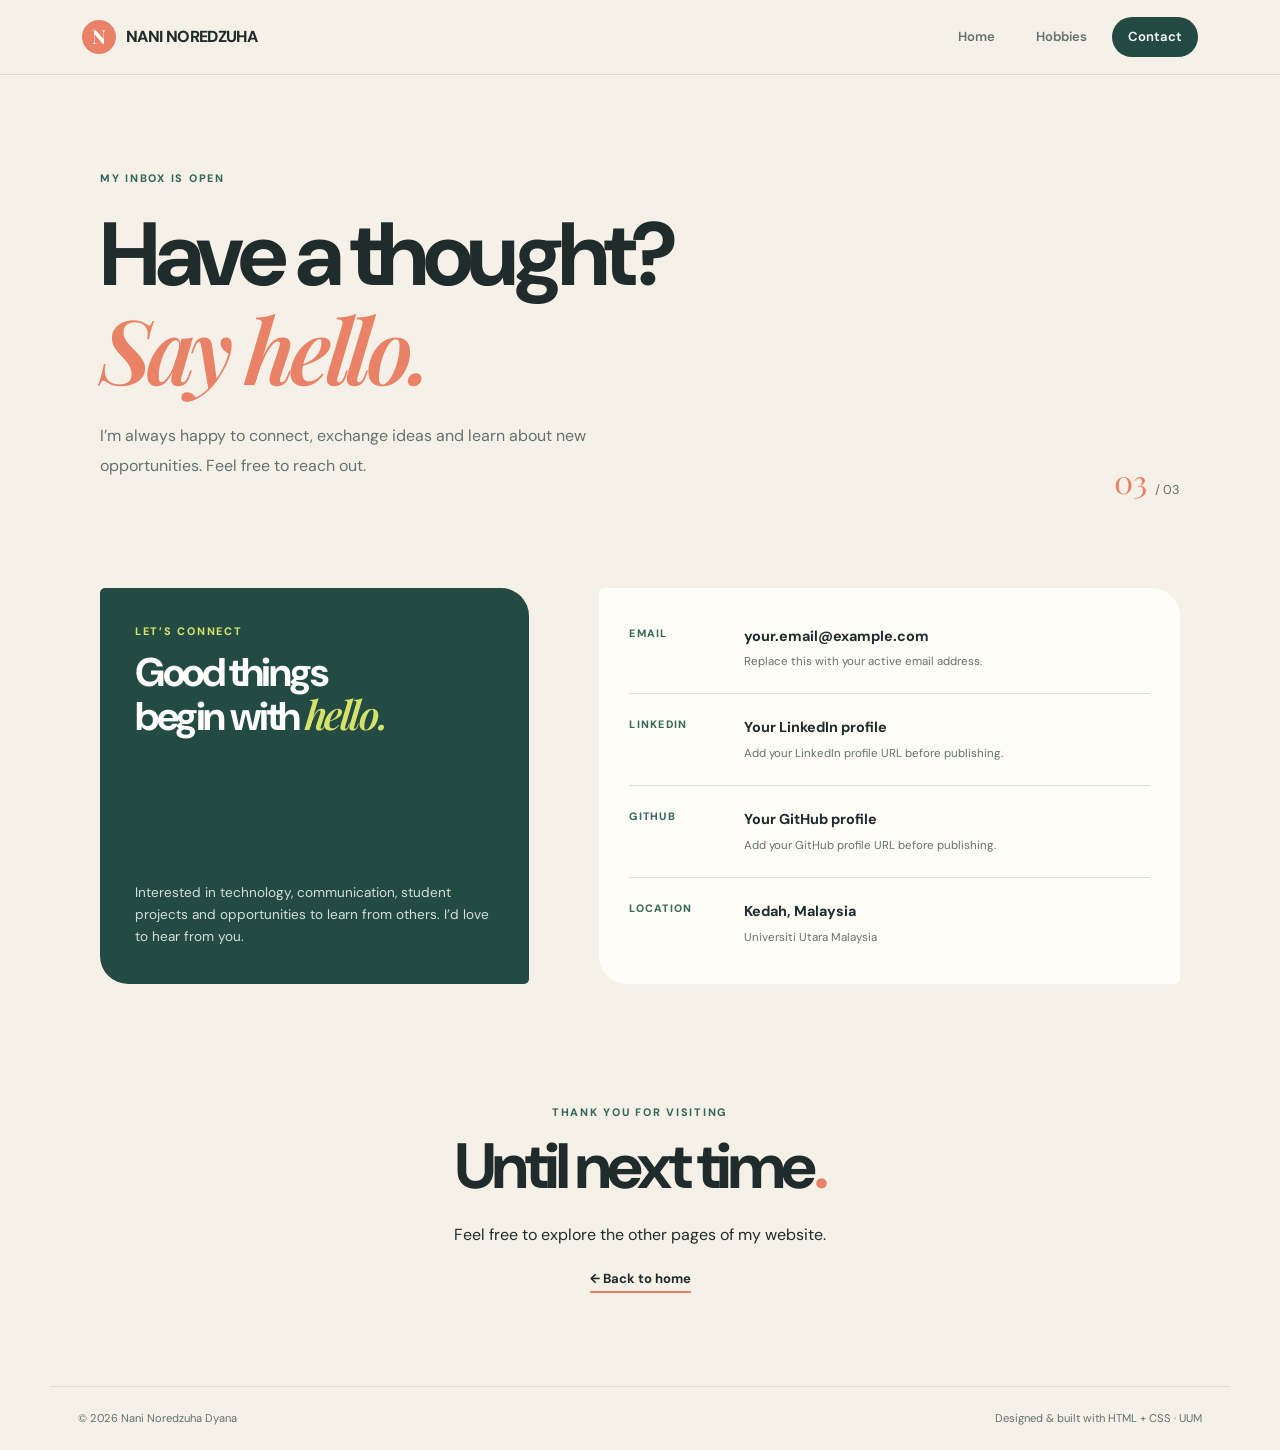
==== contact.html @ 20a86c76 "Add personal resume website" ====
<!DOCTYPE html>
<html lang="en">
<head><meta charset="UTF-8"><meta name="viewport" content="width=device-width, initial-scale=1.0"><title>Nani Noredzuha Dyana | Contact</title><link rel="stylesheet" href="style.css"></head>
<body>
<header class="site-header"><div class="header-inner"><a class="brand" href="index.html"><span class="brand-mark">N</span> NANI NOREDZUHA</a><nav><a href="index.html">Home</a><a href="hobbies.html">Hobbies</a><a class="active" href="contact.html">Contact</a></nav></div></header>
<main>
  <section class="page-hero wrap"><p class="eyebrow">MY INBOX IS OPEN</p><h1>Have a thought?<br><em>Say hello.</em></h1><p class="intro">I’m always happy to connect, exchange ideas and learn about new opportunities. Feel free to reach out.</p><span class="page-index">03 <small>/ 03</small></span></section>
  <section class="contact-layout wrap">
    <div class="contact-intro"><div><p class="eyebrow">LET’S CONNECT</p><h2>Good things<br>begin with <em>hello.</em></h2></div><p>Interested in technology, communication, student projects and opportunities to learn from others. I’d love to hear from you.</p></div>
    <div class="contact-details">
      <div class="contact-row"><span>EMAIL</span><div><strong>your.email@example.com</strong><small>Replace this with your active email address.</small></div></div>
      <div class="contact-row"><span>LINKEDIN</span><div><strong>Your LinkedIn profile</strong><small>Add your LinkedIn profile URL before publishing.</small></div></div>
      <div class="contact-row"><span>GITHUB</span><div><strong>Your GitHub profile</strong><small>Add your GitHub profile URL before publishing.</small></div></div>
      <div class="contact-row"><span>LOCATION</span><div><strong>Kedah, Malaysia</strong><small>Universiti Utara Malaysia</small></div></div>
    </div>
  </section>
  <section class="contact-note wrap"><p class="eyebrow">THANK YOU FOR VISITING</p><h2>Until next time<span style="color:var(--coral)">.</span></h2><p>Feel free to explore the other pages of my website.</p><a class="text-link" href="index.html">← Back to home</a></section>
</main><footer class="site-footer"><span>© 2026 Nani Noredzuha Dyana</span><span>Designed & built with HTML + CSS · UUM</span></footer>
</body></html>
---- style.css ----
@import url('https://fonts.googleapis.com/css2?family=DM+Sans:wght@400;500;600;700;800&family=Playfair+Display:ital,wght@0,600;0,700;1,600;1,700&display=swap');

:root {
  --ink: #202b2b;
  --muted: #64716d;
  --cream: #f6f1e8;
  --paper: #fffdf8;
  --green: #244b43;
  --green-2: #35685b;
  --lime: #d6e36b;
  --coral: #e98267;
  --peach: #f2c6ad;
  --line: #e2ded4;
}
* { box-sizing: border-box; }
html { scroll-behavior: smooth; }
body { margin: 0; background: var(--cream); color: var(--ink); font-family: 'DM Sans', sans-serif; line-height: 1.65; }
a { color: inherit; text-decoration: none; }
.site-header { position: sticky; top: 0; z-index: 10; background: rgba(246,241,232,.94); backdrop-filter: blur(12px); border-bottom: 1px solid #ded8cc; }
.header-inner { max-width: 1180px; margin: auto; padding: 17px 32px; display: flex; align-items: center; justify-content: space-between; }
.brand { display: flex; align-items: center; gap: 10px; font-size: 1rem; font-weight: 800; letter-spacing: -.04em; }
.brand-mark { width: 34px; height: 34px; display: grid; place-items: center; border-radius: 50%; background: var(--coral); color: white; font-family: 'Playfair Display', serif; font-size: 1.2rem; }
nav { display: flex; align-items: center; gap: 9px; }
nav a { padding: 9px 16px; border-radius: 30px; color: var(--muted); font-size: .82rem; font-weight: 600; transition: .2s; }
nav a:hover, nav a.active { background: var(--green); color: white; }
.wrap { width: min(1080px, calc(100% - 56px)); margin-inline: auto; }
.eyebrow { font-size: .68rem; font-weight: 800; letter-spacing: .16em; text-transform: uppercase; color: var(--green-2); }
h1,h2,h3,p { margin-top: 0; }
h1,h2 { letter-spacing: -.06em; line-height: 1.04; }
h1 { font-size: clamp(3.4rem, 7vw, 6.7rem); margin: 20px 0; }
h1 em,h2 em { color: var(--coral); font-family: 'Playfair Display', serif; font-weight: 600; }
h2 { font-size: clamp(2.3rem, 4.2vw, 3.8rem); }
h3 { line-height: 1.25; }
.intro { max-width: 520px; color: var(--muted); font-size: 1rem; line-height: 1.9; }
.button { display: inline-flex; align-items: center; gap: 28px; padding: 14px 20px; border-radius: 4px 18px 4px 18px; font-size: .82rem; font-weight: 800; transition: transform .2s, box-shadow .2s; }
.button:hover { transform: translateY(-3px); box-shadow: 0 10px 22px #1b332522; }
.button-dark { background: var(--green); color: white; }
.button-coral { background: var(--coral); color: white; }
.text-link { font-size: .82rem; font-weight: 700; border-bottom: 2px solid var(--coral); padding-bottom: 4px; }
.hero { display: grid; grid-template-columns: 1.1fr .9fr; align-items: center; gap: 55px; min-height: 650px; padding-top: 45px; padding-bottom: 65px; position: relative; }
.hero-copy { position: relative; z-index: 1; }
.hero-copy .eyebrow { display: inline-block; background: var(--lime); color: var(--green); padding: 7px 12px; border-radius: 3px 12px 3px 12px; }
.hero-actions { display: flex; align-items: center; gap: 28px; margin-top: 32px; }
.visual-wrap { position: relative; min-height: 480px; display: grid; place-items: center; }
.visual-bg { position: absolute; width: 82%; height: 82%; background: var(--green); border-radius: 48% 52% 40% 60% / 48% 42% 58% 52%; transform: rotate(-8deg); }
.visual-card { position: relative; width: 78%; min-height: 390px; padding: 25px; background: var(--peach); border: 8px solid var(--paper); border-radius: 46% 46% 16px 16px; display: flex; flex-direction: column; justify-content: space-between; box-shadow: 0 25px 50px #1b332522; transform: rotate(4deg); }
.visual-top { display: flex; justify-content: space-between; font-size: .68rem; font-weight: 800; letter-spacing: .1em; }
.big-monogram { align-self: center; font-family: 'Playfair Display', serif; font-size: 11rem; line-height: 1; color: var(--green); }
.visual-bottom { display: flex; justify-content: space-between; align-items: end; font-size: .7rem; font-weight: 700; }
.spark { position: absolute; color: var(--coral); font-size: 3.2rem; }
.spark.one { top: 22px; right: 25px; }
.spark.two { bottom: 34px; left: 12px; color: var(--lime); }
.hero-note { position: absolute; bottom: 15px; right: 0; color: var(--muted); font-size: .7rem; }
.marquee { background: var(--lime); color: var(--green); overflow: hidden; white-space: nowrap; padding: 13px 0; font-weight: 800; font-size: .75rem; letter-spacing: .14em; }
.marquee span { margin: 0 22px; }
.section { padding-top: 100px; padding-bottom: 100px; }
.section-grid { display: grid; grid-template-columns: .75fr 1.25fr; gap: 75px; }
.section-heading h2 { margin: 16px 0; }
.lead { font-size: 1.25rem; line-height: 1.65; max-width: 690px; }
.muted { color: var(--muted); }
.facts { display: grid; grid-template-columns: repeat(3,1fr); gap: 13px; margin-top: 35px; }
.fact { background: var(--paper); padding: 18px; border-radius: 4px 18px 4px 18px; min-height: 125px; }
.fact b { display: block; font-size: 1.5rem; color: var(--coral); font-family: 'Playfair Display',serif; }
.fact strong { display: block; font-size: .82rem; margin: 5px 0; }
.fact small { color: var(--muted); font-size: .68rem; }
.green-section { background: var(--green); color: white; }
.green-section .eyebrow { color: var(--lime); }
.green-section h2 em { color: var(--lime); }
.education-card { margin-top: 35px; background: #ffffff12; border: 1px solid #ffffff35; border-radius: 5px 24px 5px 24px; padding: 28px 32px; display: grid; grid-template-columns: 170px 1fr; gap: 25px; }
.education-date { color: var(--lime); font-size: .72rem; font-weight: 800; letter-spacing: .1em; }
.education-card h3 { margin: 0 0 8px; font-size: 1.2rem; }
.education-card p { color: #d6e0d9; margin: 0; }
.education-card small { color: #bdc9c1; }
.section-title-row { display: flex; justify-content: space-between; align-items: end; gap: 20px; margin-bottom: 35px; }
.section-title-row h2 { margin: 12px 0 0; }
.section-title-row > p { color: var(--muted); max-width: 300px; font-size: .85rem; }
.project-grid { display: grid; grid-template-columns: repeat(3,1fr); gap: 17px; }
.project-card { min-height: 320px; padding: 25px; display: flex; flex-direction: column; justify-content: space-between; border-radius: 5px 26px 5px 26px; transition: transform .2s; }
.project-card:hover { transform: translateY(-6px); }
.project-card:nth-child(1) { background: var(--peach); }
.project-card:nth-child(2) { background: #d9e0c9; }
.project-card:nth-child(3) { background: #d9d6e8; }
.project-icon { font-size: 2.5rem; }
.project-no { font-size: .7rem; font-weight: 800; letter-spacing: .1em; }
.project-card h3 { font-size: 1.45rem; margin: 15px 0 9px; }
.project-card p { color: #505b55; font-size: .82rem; }
.project-card small { font-size: .68rem; font-weight: 700; color: #526057; }
.skills-panel { background: var(--paper); padding: 35px; border-radius: 5px 26px 5px 26px; display: grid; grid-template-columns: 1fr 1fr; gap: 35px; }
.skills-panel h3 { margin: 0 0 15px; }
.tags { display: flex; flex-wrap: wrap; gap: 8px; }
.tags span { border: 1px solid #d9d6cb; border-radius: 30px; padding: 7px 12px; font-size: .73rem; color: var(--green); }
.involvement-list { border-top: 1px solid var(--line); }
.involvement-item { padding: 18px 0; display: flex; justify-content: space-between; gap: 20px; border-bottom: 1px solid var(--line); }
.involvement-item strong { font-size: .88rem; }
.involvement-item span { color: var(--muted); font-size: .75rem; text-align: right; }
.cta { background: var(--coral); padding: 55px 60px; border-radius: 5px 30px 5px 30px; display: flex; align-items: end; justify-content: space-between; gap: 25px; margin-top: 20px; margin-bottom: 85px; }
.cta .eyebrow { color: #713f32; }
.cta h2 { margin: 15px 0 0; color: white; }
.cta h2 em { color: var(--green); }
.site-footer { max-width: 1180px; margin: auto; padding: 22px 28px; display: flex; justify-content: space-between; border-top: 1px solid var(--line); color: var(--muted); font-size: .7rem; }
.page-hero { padding-top: 95px; padding-bottom: 65px; position: relative; }
.page-hero h1 { max-width: 780px; }
.page-hero .intro { max-width: 550px; }
.page-index { position: absolute; right: 0; bottom: 55px; color: var(--coral); font-family: 'Playfair Display',serif; font-size: 2rem; }
.page-index small { font-family: 'DM Sans',sans-serif; color: var(--muted); font-size: .8rem; }
.hobby-grid { display: grid; grid-template-columns: 1fr 1fr; gap: 20px; padding-bottom: 100px; }
.hobby-card { background: var(--paper); border-radius: 5px 25px 5px 25px; overflow: hidden; }
.hobby-card:first-child { grid-row: span 2; }
.hobby-art { min-height: 205px; padding: 25px; display: flex; justify-content: space-between; align-items: end; position: relative; overflow: hidden; }
.hobby-card:first-child .hobby-art { min-height: 440px; }
.art-running { background: var(--green); }
.art-learning { background: var(--peach); }
.art-community { background: #d9d6e8; }
.art-word { color: white; font-family: 'Playfair Display',serif; font-size: clamp(2.5rem,5vw,4.6rem); line-height: .95; z-index: 1; }
.art-learning .art-word,.art-community .art-word { color: var(--green); }
.art-shape { position: absolute; width: 220px; height: 220px; border: 2px solid #ffffff66; border-radius: 50%; right: -25px; top: -30px; box-shadow: 0 0 0 25px #ffffff12,0 0 0 50px #ffffff0b; }
.art-symbol { font-size: 2.5rem; color: var(--lime); z-index: 1; }
.hobby-content { padding: 24px 28px 30px; }
.hobby-content h2 { font-size: 1.7rem; margin: 8px 0 12px; }
.hobby-content p:last-child { color: var(--muted); font-size: .85rem; margin-bottom: 0; }
.quote-band { background: var(--lime); padding: 65px 25px; text-align: center; color: var(--green); }
.quote-band p { max-width: 780px; margin: 0 auto 12px; font: italic 600 clamp(1.5rem,3vw,2.5rem)/1.4 'Playfair Display',serif; }
.quote-band span { font-size: .72rem; font-weight: 700; }
.next-page { display: flex; align-items: center; justify-content: space-between; padding-top: 75px; padding-bottom: 80px; }
.next-page h2 { margin: 10px 0 0; }
.contact-layout { display: grid; grid-template-columns: .85fr 1.15fr; gap: 70px; padding: 25px 0 100px; }
.contact-intro { background: var(--green); color: white; padding: 35px; border-radius: 5px 28px 5px 28px; min-height: 330px; display: flex; flex-direction: column; justify-content: space-between; }
.contact-intro .eyebrow { color: var(--lime); }
.contact-intro h2 { font-size: 2.5rem; }
.contact-intro h2 em { color: var(--lime); }
.contact-intro p:last-child { color: #d4ded8; font-size: .85rem; margin: 0; }
.contact-details { background: var(--paper); border-radius: 5px 28px 5px 28px; padding: 15px 30px; }
.contact-row { display: grid; grid-template-columns: 100px 1fr; gap: 15px; padding: 22px 0; border-bottom: 1px solid var(--line); }
.contact-row:last-child { border: 0; }
.contact-row > span { color: var(--green-2); font-size: .67rem; font-weight: 800; letter-spacing: .12em; }
.contact-row strong { display: block; font-size: .9rem; }
.contact-row small { display: block; color: var(--muted); font-size: .72rem; margin-top: 4px; }
.contact-note { text-align: center; padding: 20px 0 95px; }
.contact-note h2 { font-size: clamp(2.5rem,5vw,4.5rem); margin: 12px 0 22px; }
.contact-note p:last-child { color: var(--muted); font-size: .8rem; }
@media(max-width:760px) {
  .header-inner { padding: 13px 18px; }
  nav { gap: 2px; }
  nav a { padding: 8px 10px; font-size: .72rem; }
  .wrap { width: min(100% - 38px,560px); }
  .hero { grid-template-columns: 1fr; gap: 5px; padding-top: 65px; }
  .visual-wrap { min-height: 380px; }
  .visual-card { min-height: 310px; }
  .big-monogram { font-size: 8rem; }
  .hero-note { bottom: 0; }
  .section { padding: 70px 0; }
  .section-grid { grid-template-columns: 1fr; gap: 15px; }
  .facts { grid-template-columns: 1fr; }
  .fact { min-height: auto; }
  .education-card { grid-template-columns: 1fr; gap: 10px; }
  .project-grid { grid-template-columns: 1fr; }
  .project-card { min-height: 250px; }
  .skills-panel { grid-template-columns: 1fr; padding: 25px; }
  .cta { align-items: start; flex-direction: column; padding: 38px 28px; margin-bottom: 60px; }
  .page-hero { padding-top: 70px; }
  .page-index { bottom: 20px; }
  .hobby-grid { grid-template-columns: 1fr; padding-bottom: 65px; }
  .hobby-card:first-child { grid-row: auto; }
  .hobby-card:first-child .hobby-art { min-height: 280px; }
  .next-page { align-items: start; flex-direction: column; gap: 20px; }
  .contact-layout { grid-template-columns: 1fr; gap: 20px; padding-bottom: 65px; }
  .contact-row { grid-template-columns: 75px 1fr; }
  .site-footer { padding: 20px; flex-wrap: wrap; gap: 8px; }
}
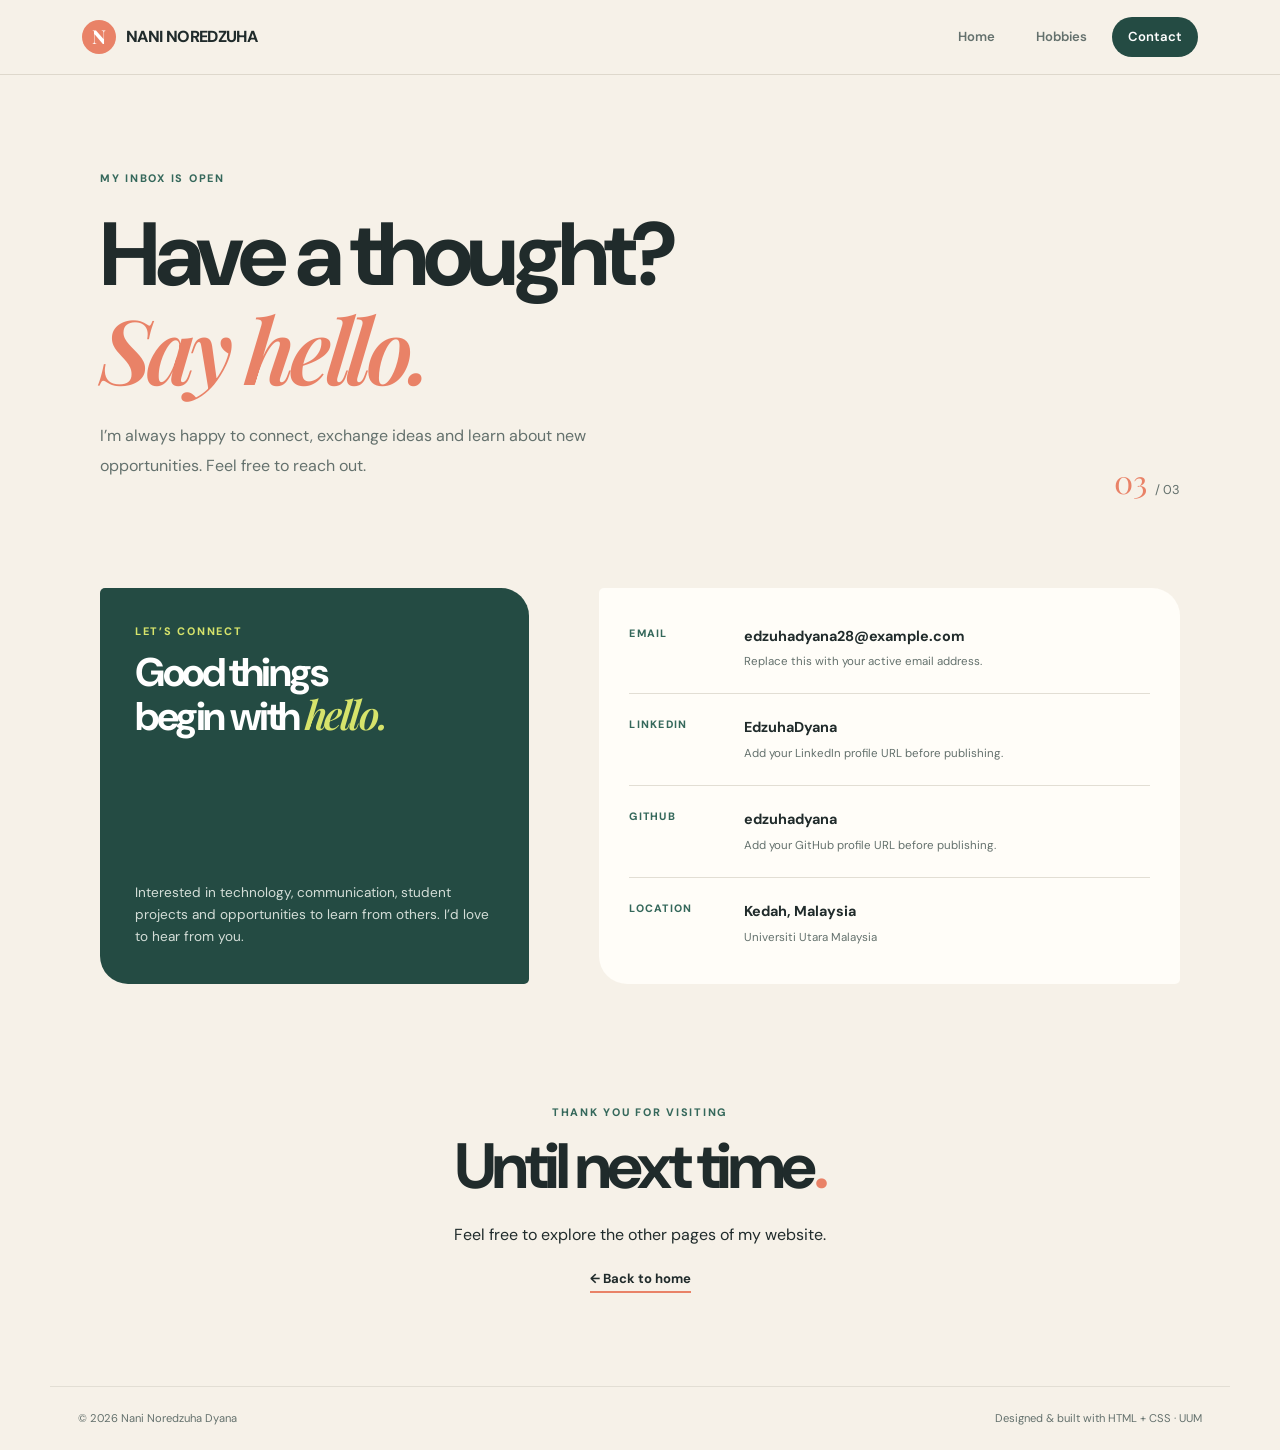
==== commit 96977ac4: "Update contact information" ====
--- a/contact.html
+++ b/contact.html
@@ -8,9 +8,9 @@
   <section class="contact-layout wrap">
     <div class="contact-intro"><div><p class="eyebrow">LET’S CONNECT</p><h2>Good things<br>begin with <em>hello.</em></h2></div><p>Interested in technology, communication, student projects and opportunities to learn from others. I’d love to hear from you.</p></div>
     <div class="contact-details">
-      <div class="contact-row"><span>EMAIL</span><div><strong>your.email@example.com</strong><small>Replace this with your active email address.</small></div></div>
-      <div class="contact-row"><span>LINKEDIN</span><div><strong>Your LinkedIn profile</strong><small>Add your LinkedIn profile URL before publishing.</small></div></div>
-      <div class="contact-row"><span>GITHUB</span><div><strong>Your GitHub profile</strong><small>Add your GitHub profile URL before publishing.</small></div></div>
+      <div class="contact-row"><span>EMAIL</span><div><strong>edzuhadyana28@example.com</strong><small>Replace this with your active email address.</small></div></div>
+      <div class="contact-row"><span>LINKEDIN</span><div><strong>EdzuhaDyana</strong><small>Add your LinkedIn profile URL before publishing.</small></div></div>
+      <div class="contact-row"><span>GITHUB</span><div><strong>edzuhadyana</strong><small>Add your GitHub profile URL before publishing.</small></div></div>
       <div class="contact-row"><span>LOCATION</span><div><strong>Kedah, Malaysia</strong><small>Universiti Utara Malaysia</small></div></div>
     </div>
   </section>
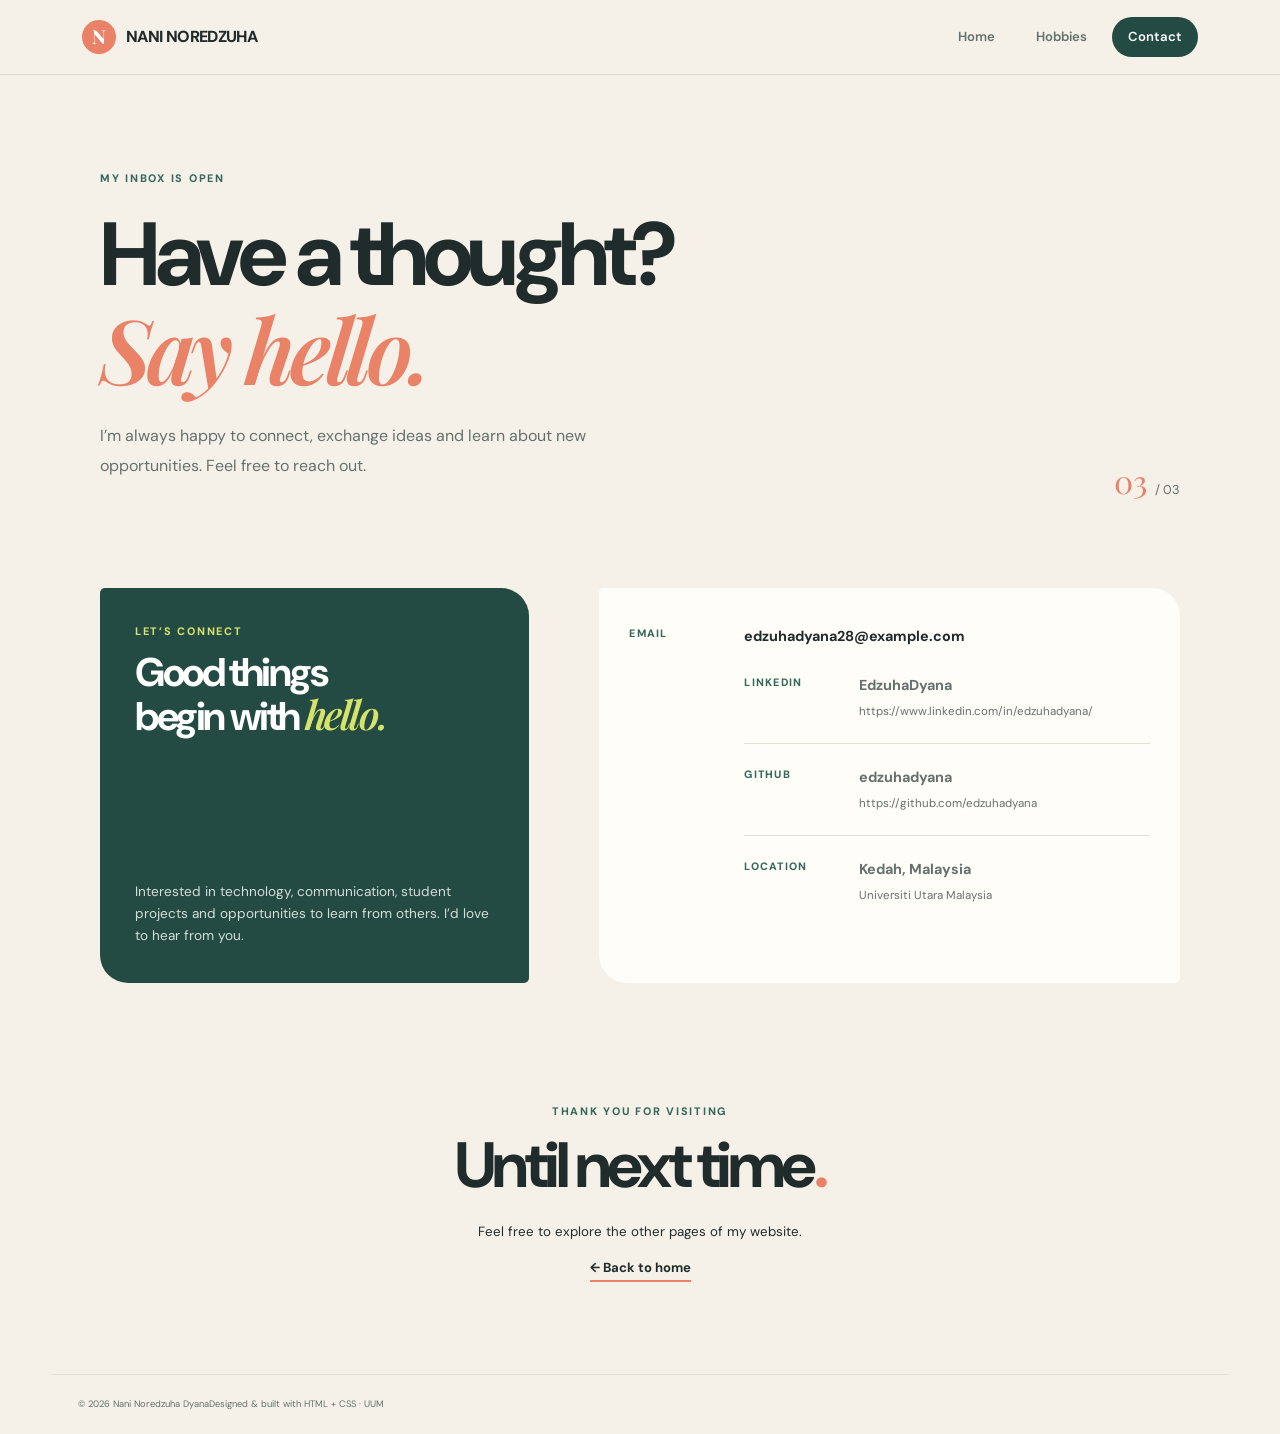
==== commit 634991d9: "Update GitHub profile link" ====
--- a/contact.html
+++ b/contact.html
@@ -8,9 +8,9 @@
   <section class="contact-layout wrap">
     <div class="contact-intro"><div><p class="eyebrow">LET’S CONNECT</p><h2>Good things<br>begin with <em>hello.</em></h2></div><p>Interested in technology, communication, student projects and opportunities to learn from others. I’d love to hear from you.</p></div>
     <div class="contact-details">
-      <div class="contact-row"><span>EMAIL</span><div><strong>edzuhadyana28@example.com</strong><small>Replace this with your active email address.</small></div></div>
-      <div class="contact-row"><span>LINKEDIN</span><div><strong>EdzuhaDyana</strong><small>Add your LinkedIn profile URL before publishing.</small></div></div>
-      <div class="contact-row"><span>GITHUB</span><div><strong>edzuhadyana</strong><small>Add your GitHub profile URL before publishing.</small></div></div>
+      <div class="contact-row"><span>EMAIL</span><div><strong>edzuhadyana28@example.com</strong><small>
+      <div class="contact-row"><span>LINKEDIN</span><div><strong>EdzuhaDyana</strong><small>https://www.linkedin.com/in/edzuhadyana/</small></div></div>
+      <div class="contact-row"><span>GITHUB</span><div><strong>edzuhadyana</strong><small>https://github.com/edzuhadyana</small></div></div>
       <div class="contact-row"><span>LOCATION</span><div><strong>Kedah, Malaysia</strong><small>Universiti Utara Malaysia</small></div></div>
     </div>
   </section>
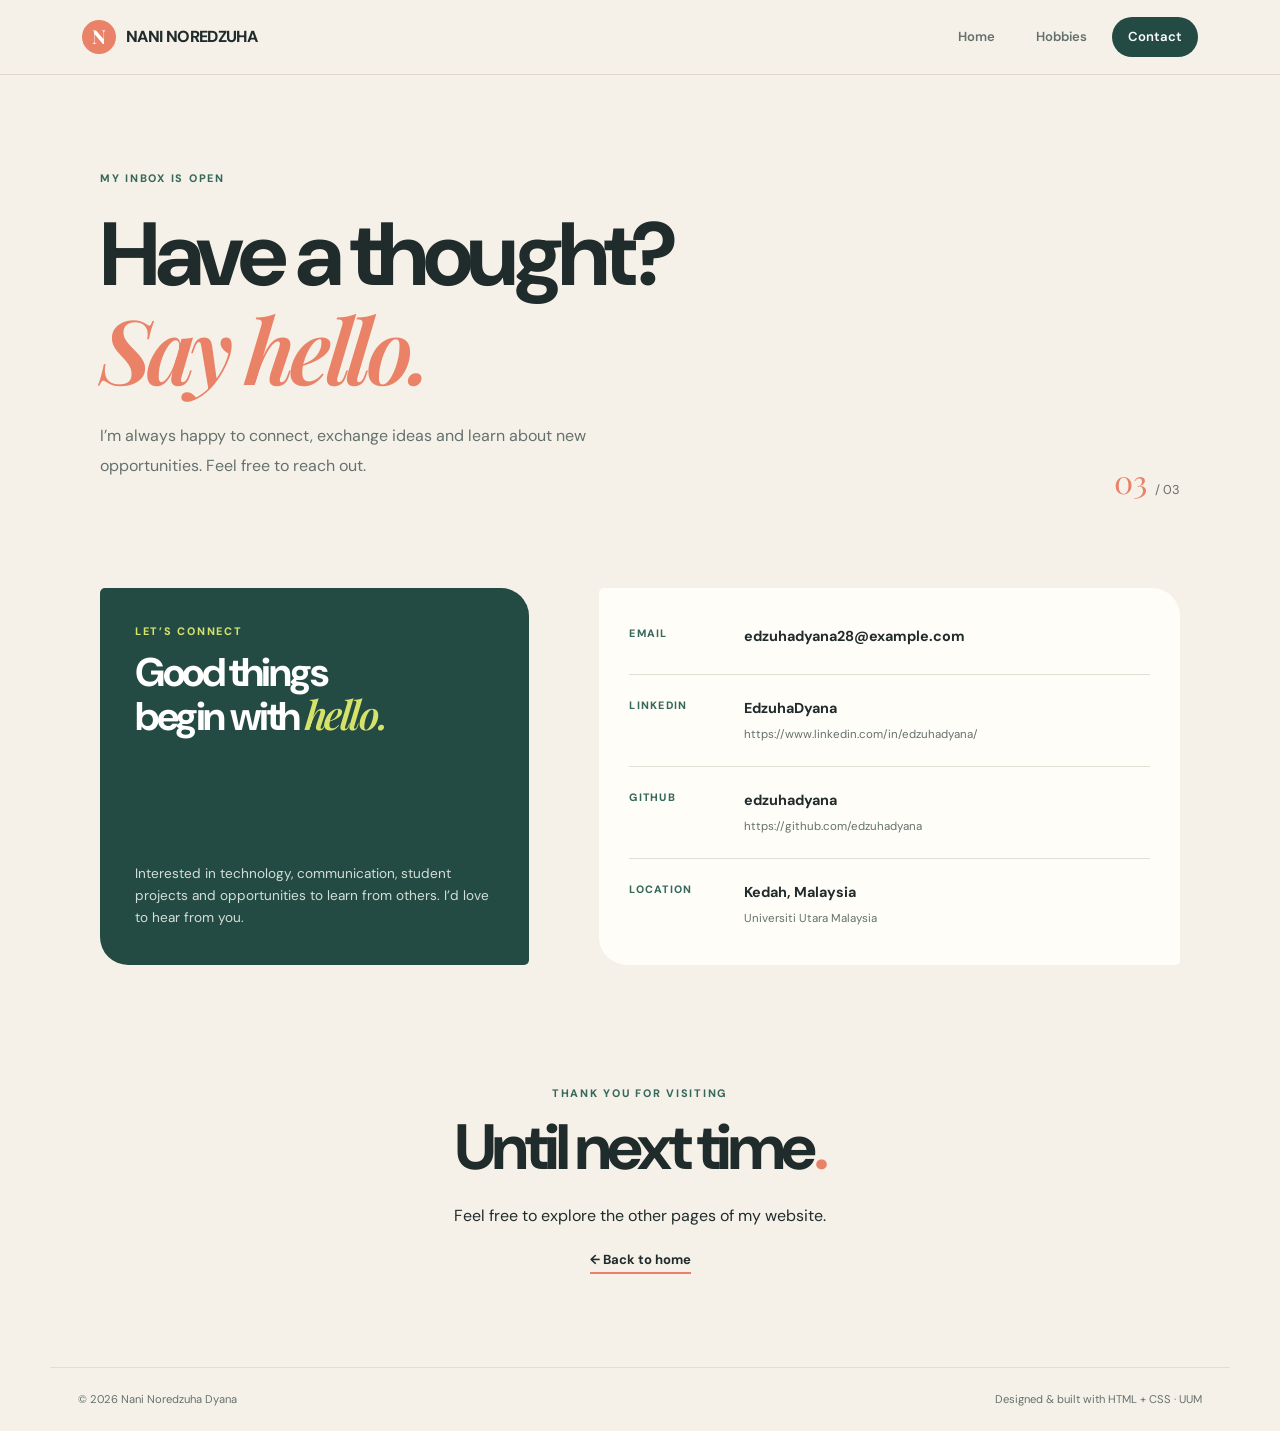
==== commit 4352cd6b: "Update GitHub profile link" ====
--- a/contact.html
+++ b/contact.html
@@ -8,7 +8,7 @@
   <section class="contact-layout wrap">
     <div class="contact-intro"><div><p class="eyebrow">LET’S CONNECT</p><h2>Good things<br>begin with <em>hello.</em></h2></div><p>Interested in technology, communication, student projects and opportunities to learn from others. I’d love to hear from you.</p></div>
     <div class="contact-details">
-      <div class="contact-row"><span>EMAIL</span><div><strong>edzuhadyana28@example.com</strong><small>
+      <div class="contact-row"><span>EMAIL</span><div><strong>edzuhadyana28@example.com</strong><small></small></div></div>
       <div class="contact-row"><span>LINKEDIN</span><div><strong>EdzuhaDyana</strong><small>https://www.linkedin.com/in/edzuhadyana/</small></div></div>
       <div class="contact-row"><span>GITHUB</span><div><strong>edzuhadyana</strong><small>https://github.com/edzuhadyana</small></div></div>
       <div class="contact-row"><span>LOCATION</span><div><strong>Kedah, Malaysia</strong><small>Universiti Utara Malaysia</small></div></div>
